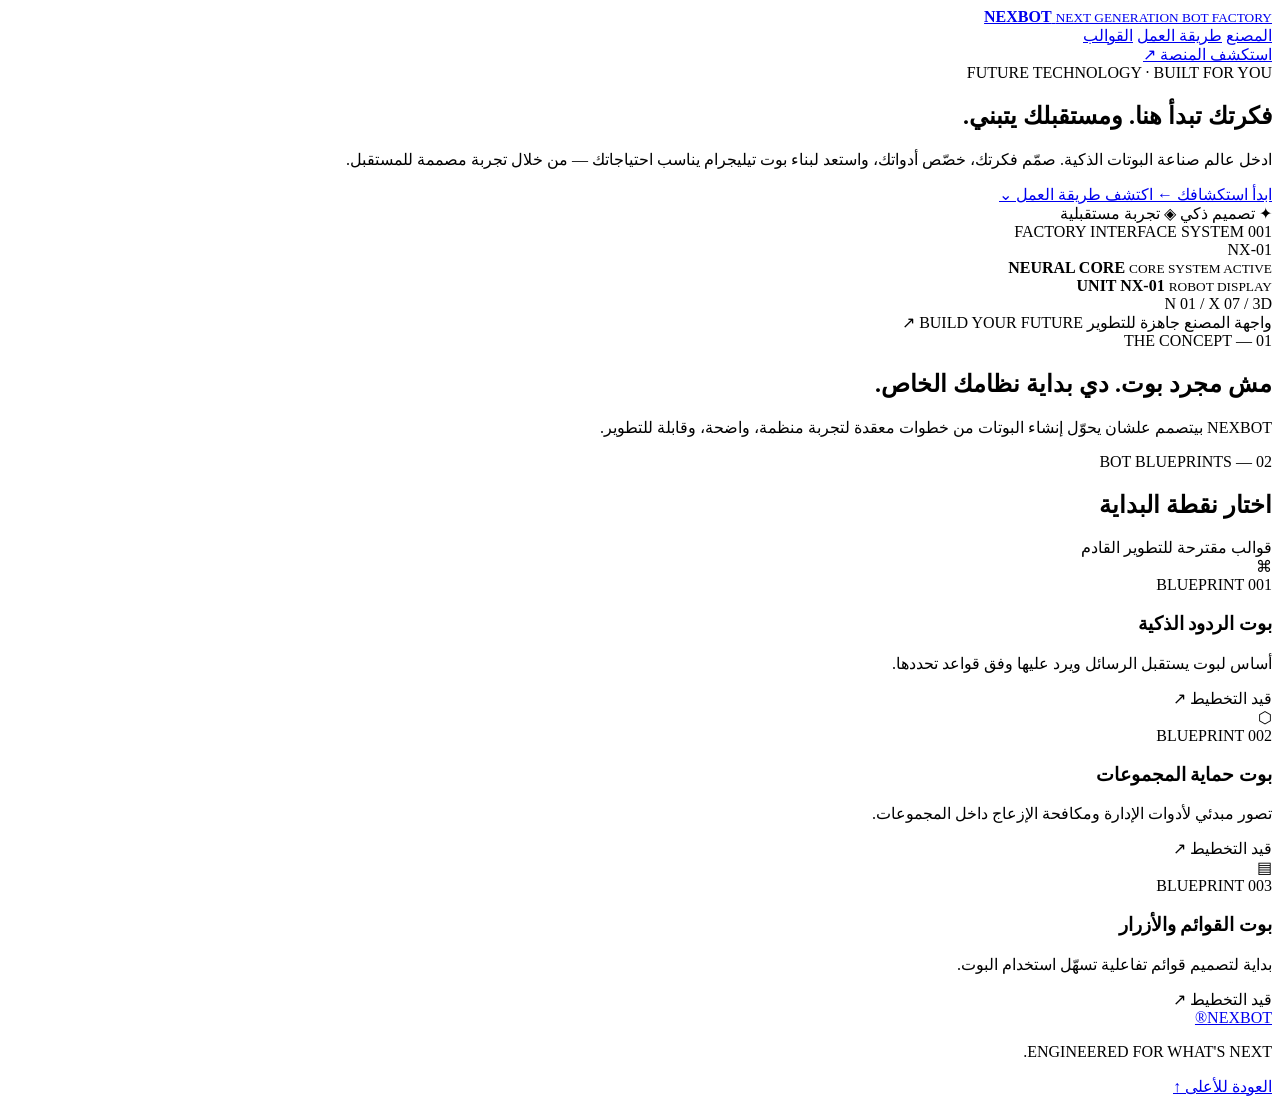
==== index.html @ 5dc6e11c "Add initial HTML structure for NEXBOT platform This HTML file sets up the structure for the NEXBOT p" ====
<!DOCTYPE html>
<html lang="ar" dir="rtl">
<head>
  <meta charset="UTF-8">
  <meta name="viewport" content="width=device-width, initial-scale=1.0">
  <meta name="theme-color" content="#070b12">
  <meta name="description" content="NEXBOT — منصة مستقبلية لتصميم وبناء وإدارة بوتات تيليجرام بسهولة واحترافية.">
  <title>NEXBOT | NEXT GENERATION BOT FACTORY</title>
</head>
<body>
  <div class="page-shell">
    <header class="topbar">
      <a class="brand" href="#home" aria-label="NEXBOT الصفحة الرئيسية">
        <span class="brand-mark" aria-hidden="true">
          <span class="brand-core"></span>
        </span>
        <span class="brand-copy">
          <strong>NEXBOT</strong>
          <small>NEXT GENERATION BOT FACTORY</small>
        </span>
      </a>

      <nav class="navigation" aria-label="القائمة الرئيسية">
        <a href="#factory">المصنع</a>
        <a href="#how-it-works">طريقة العمل</a>
        <a href="#templates">القوالب</a>
      </nav>

      <a class="header-action" href="#factory">
        <span class="status-dot"></span>
        استكشف المنصة
        <span aria-hidden="true">↗</span>
      </a>
    </header>

    <main id="home">
      <section class="hero" id="factory">
        <div class="hero-copy">
          <div class="eyebrow">
            <span class="eyebrow-line"></span>
            FUTURE TECHNOLOGY · BUILT FOR YOU
          </div>

          <h1>
            فكرتك تبدأ هنا.
            <span class="gradient-text">ومستقبلك يتبني.</span>
          </h1>

          <p class="hero-description">
            ادخل عالم صناعة البوتات الذكية.
            صمّم فكرتك، خصّص أدواتك، واستعد لبناء بوت تيليجرام
            يناسب احتياجاتك — من خلال تجربة مصممة للمستقبل.
          </p>

          <div class="hero-actions">
            <a class="primary-button" href="#templates">
              <span>ابدأ استكشافك</span>
              <span aria-hidden="true">←</span>
            </a>
            <a class="secondary-button" href="#how-it-works">
              اكتشف طريقة العمل
              <span aria-hidden="true">⌄</span>
            </a>
          </div>

          <div class="hero-proof">
            <span class="proof-icon" aria-hidden="true">✦</span>
            <span>تصميم ذكي</span>
            <span class="proof-divider"></span>
            <span class="proof-icon" aria-hidden="true">◈</span>
            <span>تجربة مستقبلية</span>
          </div>
        </div>

        <div class="robot-panel" aria-label="منطقة عرض الروبوت ثلاثي الأبعاد">
          <div class="panel-topline">
            <span class="live-indicator">
              <span></span>
              FACTORY INTERFACE
            </span>
            <span class="panel-index">SYSTEM 001</span>
          </div>

          <div class="robot-stage">
            <div class="stage-grid"></div>
            <div class="stage-orbit orbit-one"></div>
            <div class="stage-orbit orbit-two"></div>
            <div class="stage-ring"></div>

            <div class="robot-placeholder" aria-hidden="true">
              <div class="robot-antenna"></div>
              <div class="robot-head">
                <div class="robot-ear ear-left"></div>
                <div class="robot-ear ear-right"></div>
                <div class="robot-visor">
                  <span class="robot-eye"></span>
                  <span class="robot-eye"></span>
                </div>
                <div class="robot-mouth"></div>
              </div>

              <div class="robot-neck"></div>
              <div class="robot-shoulder shoulder-left"></div>
              <div class="robot-shoulder shoulder-right"></div>

              <div class="robot-arm arm-left">
                <span class="arm-joint"></span>
                <span class="robot-hand"></span>
              </div>
              <div class="robot-arm arm-right">
                <span class="arm-joint"></span>
                <span class="robot-hand"></span>
              </div>

              <div class="robot-torso">
                <div class="chest-outline"></div>
                <div class="chest-core">
                  <span></span>
                </div>
                <div class="chest-label">NX-01</div>
                <div class="chest-light"></div>
              </div>

              <div class="robot-hip"></div>
              <div class="robot-leg leg-left">
                <span class="leg-joint"></span>
                <span class="robot-foot"></span>
              </div>
              <div class="robot-leg leg-right">
                <span class="leg-joint"></span>
                <span class="robot-foot"></span>
              </div>
            </div>

            <div class="tech-label label-left">
              <span class="tech-line"></span>
              <span>
                <strong>NEURAL CORE</strong>
                <small>CORE SYSTEM ACTIVE</small>
              </span>
            </div>

            <div class="tech-label label-right">
              <span>
                <strong>UNIT NX-01</strong>
                <small>ROBOT DISPLAY</small>
              </span>
              <span class="tech-line"></span>
            </div>

            <div class="stage-coordinates">N 01 / X 07 / 3D</div>
          </div>

          <div class="panel-footer">
            <span><span class="footer-dot"></span> واجهة المصنع جاهزة للتطوير</span>
            <span>BUILD YOUR FUTURE <span aria-hidden="true">↗</span></span>
          </div>
        </div>
      </section>

      <section class="intro-strip" id="how-it-works">
        <div class="strip-heading">
          <span class="section-kicker">01 — THE CONCEPT</span>
          <h2>مش مجرد بوت. <span>دي بداية نظامك الخاص.</span></h2>
        </div>
        <p>
          NEXBOT بيتصمم علشان يحوّل إنشاء البوتات من خطوات معقدة
          لتجربة منظمة، واضحة، وقابلة للتطوير.
        </p>
      </section>

      <section class="templates-section" id="templates">
        <div class="section-heading">
          <div>
            <span class="section-kicker">02 — BOT BLUEPRINTS</span>
            <h2>اختار نقطة البداية</h2>
          </div>
          <span class="section-note">قوالب مقترحة للتطوير القادم</span>
        </div>

        <div class="template-grid">
          <article class="template-card">
            <div class="template-icon icon-cyan" aria-hidden="true">⌘</div>
            <span class="template-number">BLUEPRINT 001</span>
            <h3>بوت الردود الذكية</h3>
            <p>أساس لبوت يستقبل الرسائل ويرد عليها وفق قواعد تحددها.</p>
            <span class="template-status">قيد التخطيط <span>↗</span></span>
          </article>

          <article class="template-card">
            <div class="template-icon icon-purple" aria-hidden="true">⬡</div>
            <span class="template-number">BLUEPRINT 002</span>
            <h3>بوت حماية المجموعات</h3>
            <p>تصور مبدئي لأدوات الإدارة ومكافحة الإزعاج داخل المجموعات.</p>
            <span class="template-status">قيد التخطيط <span>↗</span></span>
          </article>

          <article class="template-card">
            <div class="template-icon icon-silver" aria-hidden="true">▤</div>
            <span class="template-number">BLUEPRINT 003</span>
            <h3>بوت القوائم والأزرار</h3>
            <p>بداية لتصميم قوائم تفاعلية تسهّل استخدام البوت.</p>
            <span class="template-status">قيد التخطيط <span>↗</span></span>
          </article>
        </div>
      </section>

      <footer class="site-footer">
        <a class="footer-brand" href="#home">NEXBOT<span>®</span></a>
        <p>ENGINEERED FOR WHAT'S NEXT.</p>
        <a href="#home">العودة للأعلى ↑</a>
      </footer>
    </main>
  </div>
</body>
</html>
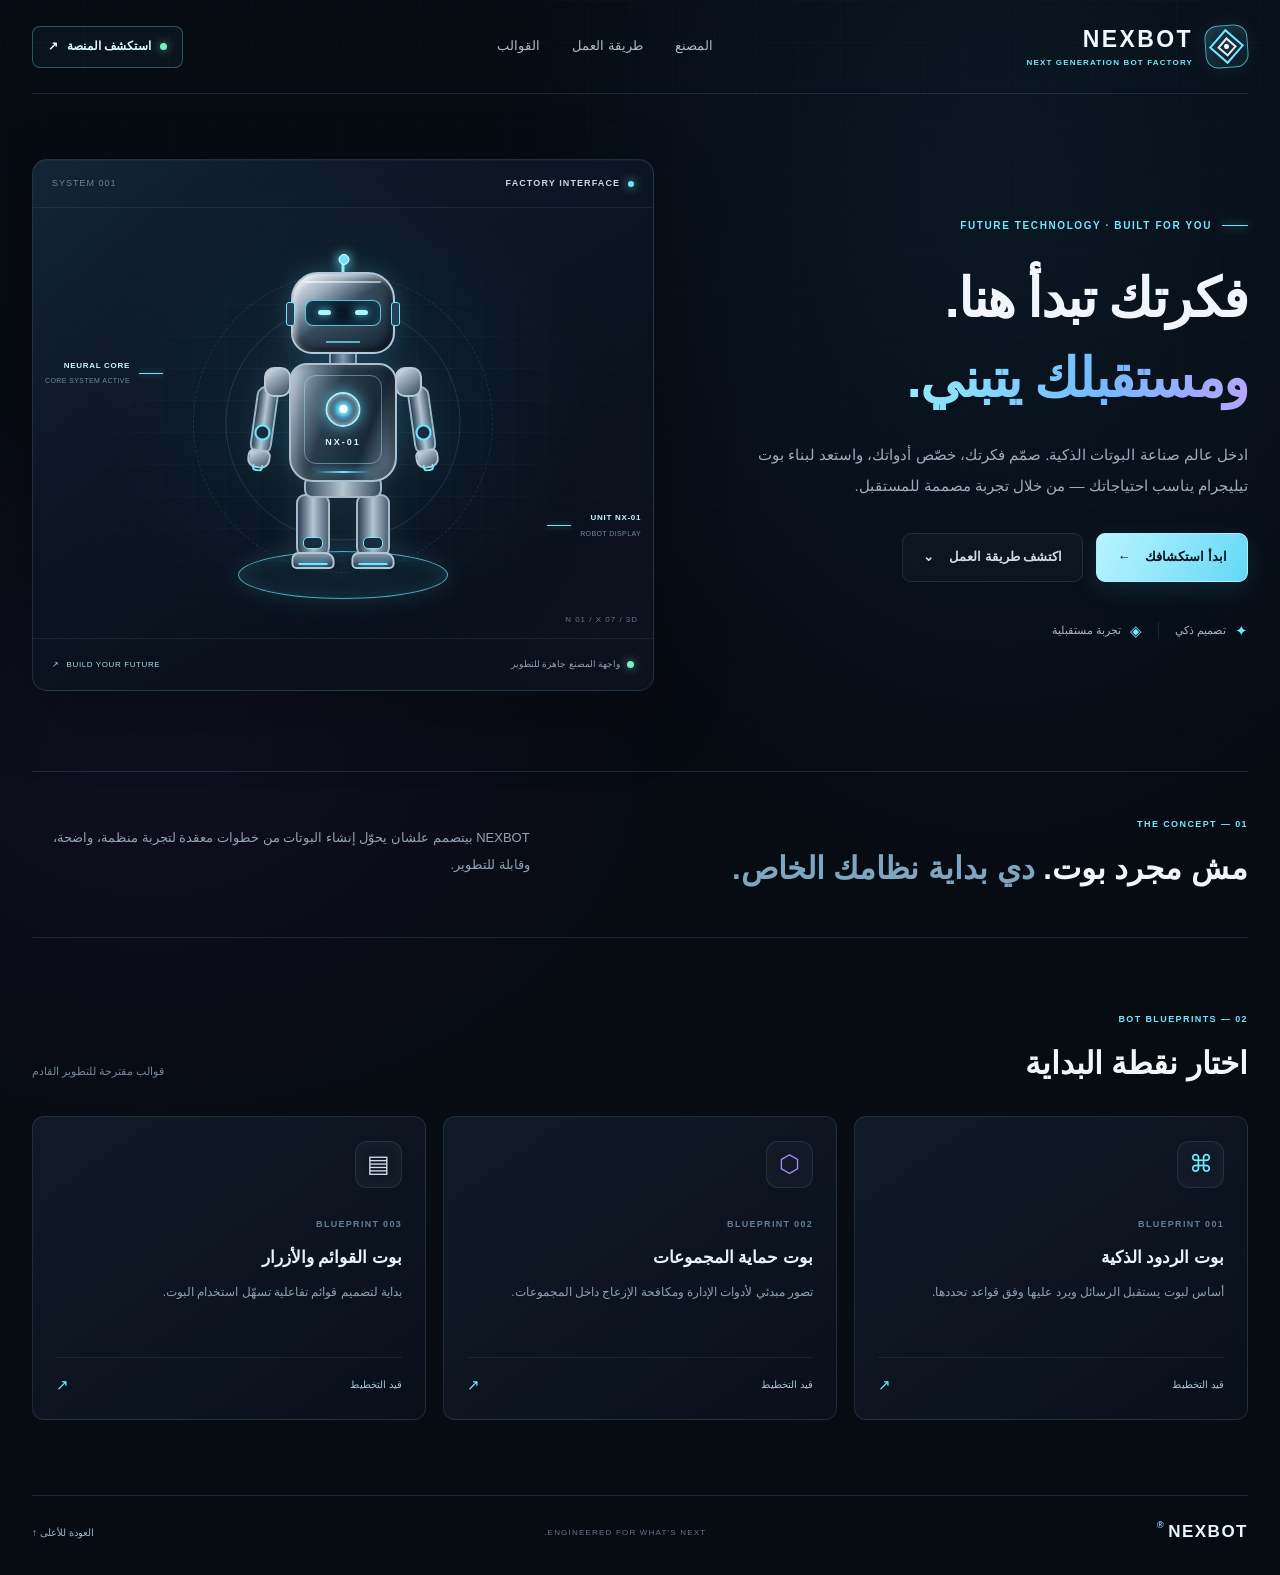
==== commit e6f04cd7: "Fix indentation for title tag in index.html" ====
--- a/index.html
+++ b/index.html
@@ -6,7 +6,8 @@
   <meta name="viewport" content="width=device-width, initial-scale=1.0">
   <meta name="theme-color" content="#070b12">
   <meta name="description" content="NEXBOT — منصة مستقبلية لتصميم وبناء وإدارة بوتات تيليجرام بسهولة واحترافية.">
-  <title>NEXBOT | NEXT GENERATION BOT FACTORY</title>
+    <title>NEXBOT | NEXT GENERATION BOT FACTORY</title>
+  <link rel="stylesheet" href="css/style.css">
 </head>
 <body>
   <div class="page-shell">
--- a/css/style.css
+++ b/css/style.css
@@ -0,0 +1,1653 @@
+
+/* =========================================
+   NEXBOT — NEXT GENERATION BOT FACTORY
+   Main stylesheet | Version 1.0
+   ========================================= */
+
+:root {
+  color-scheme: dark;
+  --bg: #070b12;
+  --bg-soft: #0b111b;
+  --panel: rgba(15, 24, 37, 0.78);
+  --panel-solid: #101a27;
+  --cyan: #70e6ff;
+  --cyan-bright: #b4f5ff;
+  --blue: #4da9ff;
+  --purple: #a78bfa;
+  --silver: #e5edf5;
+  --muted: #8c9bad;
+  --border: rgba(151, 197, 222, 0.14);
+  --glow: rgba(67, 205, 255, 0.18);
+  --font: Tahoma, Arial, sans-serif;
+  --content-width: 1240px;
+}
+
+* {
+  box-sizing: border-box;
+}
+
+html {
+  scroll-behavior: smooth;
+  scroll-padding-top: 100px;
+}
+
+body {
+  margin: 0;
+  min-width: 320px;
+  min-height: 100vh;
+  overflow-x: hidden;
+  background:
+    radial-gradient(
+      ellipse at 78% 12%,
+      rgba(24, 82, 119, 0.17),
+      transparent 36%
+    ),
+    radial-gradient(
+      ellipse at 12% 48%,
+      rgba(74, 57, 133, 0.10),
+      transparent 32%
+    ),
+    var(--bg);
+  color: var(--silver);
+  font-family: var(--font);
+  line-height: 1.7;
+  -webkit-font-smoothing: antialiased;
+}
+
+body::before {
+  position: fixed;
+  inset: 0;
+  z-index: -1;
+  pointer-events: none;
+  content: "";
+  background-image:
+    linear-gradient(
+      rgba(122, 188, 220, 0.025) 1px,
+      transparent 1px
+    ),
+    linear-gradient(
+      90deg,
+      rgba(122, 188, 220, 0.025) 1px,
+      transparent 1px
+    );
+  background-size: 42px 42px;
+  mask-image: linear-gradient(
+    to bottom,
+    black,
+    transparent 90%
+  );
+}
+
+a {
+  color: inherit;
+  text-decoration: none;
+}
+
+button,
+a {
+  -webkit-tap-highlight-color: transparent;
+}
+
+a:focus-visible {
+  outline: 2px solid var(--cyan);
+  outline-offset: 5px;
+}
+
+::selection {
+  color: #061018;
+  background: var(--cyan);
+}
+
+.page-shell {
+  width: min(var(--content-width), calc(100% - 64px));
+  margin-inline: auto;
+}
+
+/* HEADER */
+
+.topbar {
+  position: relative;
+  z-index: 5;
+  display: flex;
+  align-items: center;
+  justify-content: space-between;
+  gap: 24px;
+  min-height: 94px;
+  border-bottom: 1px solid var(--border);
+}
+
+.brand {
+  display: inline-flex;
+  align-items: center;
+  gap: 12px;
+  flex-shrink: 0;
+}
+
+.brand-mark {
+  position: relative;
+  display: grid;
+  width: 43px;
+  height: 43px;
+  place-items: center;
+  overflow: hidden;
+  border: 1px solid rgba(112, 230, 255, 0.65);
+  border-radius: 13px;
+  background: linear-gradient(
+    145deg,
+    rgba(112, 230, 255, 0.17),
+    rgba(50, 98, 145, 0.04)
+  );
+  box-shadow:
+    inset 0 0 16px rgba(112, 230, 255, 0.08),
+    0 0 22px rgba(112, 230, 255, 0.08);
+  transform: rotate(-4deg);
+}
+
+.brand-mark::before,
+.brand-mark::after {
+  position: absolute;
+  content: "";
+  width: 21px;
+  height: 21px;
+  border: 2px solid var(--cyan);
+  transform: rotate(45deg);
+}
+
+.brand-mark::after {
+  width: 10px;
+  height: 10px;
+  border-color: var(--silver);
+}
+
+.brand-core {
+  position: absolute;
+  z-index: 1;
+  width: 5px;
+  height: 5px;
+  border-radius: 50%;
+  background: white;
+  box-shadow: 0 0 12px var(--cyan);
+}
+
+.brand-copy {
+  display: flex;
+  flex-direction: column;
+  gap: 0;
+  line-height: 1.35;
+}
+
+.brand-copy strong {
+  color: #f1f7ff;
+  font-family: Arial, sans-serif;
+  font-size: 23px;
+  font-weight: 900;
+  letter-spacing: 2.4px;
+}
+
+.brand-copy small {
+  margin-top: 3px;
+  color: var(--cyan);
+  font-family: Arial, sans-serif;
+  font-size: 8px;
+  font-weight: 700;
+  letter-spacing: 1.15px;
+  white-space: nowrap;
+}
+
+.navigation {
+  display: flex;
+  align-items: center;
+  justify-content: center;
+  gap: 32px;
+}
+
+.navigation a {
+  position: relative;
+  padding-block: 10px;
+  color: #aebccc;
+  font-size: 13px;
+  transition: color 0.25s ease;
+}
+
+.navigation a::after {
+  position: absolute;
+  right: 0;
+  bottom: 2px;
+  left: 0;
+  height: 1px;
+  content: "";
+  background: var(--cyan);
+  transform: scaleX(0);
+  transform-origin: right;
+  transition: transform 0.25s ease;
+}
+
+.navigation a:hover {
+  color: var(--cyan-bright);
+}
+
+.navigation a:hover::after {
+  transform: scaleX(1);
+}
+
+.header-action {
+  display: inline-flex;
+  align-items: center;
+  justify-content: center;
+  gap: 9px;
+  min-height: 42px;
+  padding: 0 15px;
+  border: 1px solid rgba(112, 230, 255, 0.3);
+  border-radius: 8px;
+  background: rgba(112, 230, 255, 0.045);
+  color: #dffaff;
+  font-size: 12px;
+  font-weight: 700;
+  white-space: nowrap;
+  transition:
+    background 0.25s ease,
+    border-color 0.25s ease,
+    box-shadow 0.25s ease;
+}
+
+.header-action:hover {
+  border-color: var(--cyan);
+  background: rgba(112, 230, 255, 0.1);
+  box-shadow: 0 0 24px var(--glow);
+}
+
+.status-dot,
+.footer-dot {
+  width: 7px;
+  height: 7px;
+  flex-shrink: 0;
+  border-radius: 50%;
+  background: #75f2c4;
+  box-shadow: 0 0 10px rgba(117, 242, 196, 0.7);
+}
+
+/* HERO */
+
+.hero {
+  display: grid;
+  grid-template-columns: 0.92fr 1.08fr;
+  align-items: center;
+  gap: clamp(30px, 5vw, 76px);
+  padding-block: 65px 80px;
+}
+
+.hero-copy {
+  position: relative;
+  z-index: 2;
+}
+
+.eyebrow,
+.section-kicker {
+  display: inline-flex;
+  align-items: center;
+  gap: 10px;
+  color: var(--cyan);
+  font-family: Arial, var(--font);
+  font-size: 10px;
+  font-weight: 700;
+  letter-spacing: 1.6px;
+}
+
+.eyebrow-line {
+  display: inline-block;
+  width: 26px;
+  height: 1px;
+  background: var(--cyan);
+  box-shadow: 0 0 10px var(--cyan);
+}
+
+.hero h1 {
+  margin: 25px 0 20px;
+  color: #f2f6fc;
+  font-size: clamp(36px, 4.2vw, 58px);
+  font-weight: 900;
+  line-height: 1.48;
+  letter-spacing: -1.5px;
+}
+
+.gradient-text {
+  display: block;
+  color: var(--cyan);
+  background: linear-gradient(
+    100deg,
+    #f2fbff 0%,
+    #91eaff 37%,
+    #73b9ff 72%,
+    #b6a4ff 100%
+  );
+  background-clip: text;
+  -webkit-background-clip: text;
+  -webkit-text-fill-color: transparent;
+}
+
+.hero-description {
+  max-width: 490px;
+  margin: 0;
+  color: #9eacbd;
+  font-size: 15px;
+  line-height: 2.1;
+}
+
+.hero-actions {
+  display: flex;
+  align-items: center;
+  flex-wrap: wrap;
+  gap: 13px;
+  margin-top: 31px;
+}
+
+.primary-button,
+.secondary-button {
+  display: inline-flex;
+  align-items: center;
+  justify-content: center;
+  gap: 15px;
+  min-height: 49px;
+  padding: 0 20px;
+  border-radius: 9px;
+  font-size: 13px;
+  font-weight: 700;
+  transition:
+    transform 0.25s ease,
+    box-shadow 0.25s ease,
+    background 0.25s ease;
+}
+
+.primary-button {
+  border: 1px solid #a6f0ff;
+  background: linear-gradient(115deg, #b9f4ff, #65d8f5);
+  color: #07131e;
+  box-shadow: 0 7px 26px rgba(78, 204, 255, 0.13);
+}
+
+.primary-button:hover {
+  transform: translateY(-2px);
+  box-shadow: 0 10px 32px rgba(78, 204, 255, 0.27);
+}
+
+.secondary-button {
+  border: 1px solid var(--border);
+  background: rgba(255, 255, 255, 0.025);
+  color: #d0dbe7;
+}
+
+.secondary-button:hover {
+  background: rgba(112, 230, 255, 0.07);
+  transform: translateY(-2px);
+}
+
+.hero-proof {
+  display: flex;
+  align-items: center;
+  flex-wrap: wrap;
+  gap: 9px;
+  margin-top: 36px;
+  color: #aab7c7;
+  font-size: 11px;
+}
+
+.proof-icon {
+  color: var(--cyan);
+  font-size: 15px;
+}
+
+.proof-divider {
+  width: 1px;
+  height: 17px;
+  margin-inline: 7px;
+  background: var(--border);
+}
+
+/* ROBOT SHOWCASE */
+
+.robot-panel {
+  position: relative;
+  min-width: 0;
+  overflow: hidden;
+  border: 1px solid rgba(125, 191, 222, 0.18);
+  border-radius: 15px;
+  background:
+    radial-gradient(
+      ellipse at 50% 45%,
+      rgba(33, 112, 157, 0.16),
+      transparent 55%
+    ),
+    linear-gradient(
+      150deg,
+      rgba(16, 30, 46, 0.95),
+      rgba(7, 12, 20, 0.96)
+    );
+  box-shadow:
+    inset 0 1px 0 rgba(255, 255, 255, 0.035),
+    0 24px 75px rgba(0, 0, 0, 0.23);
+}
+
+.robot-panel::before {
+  position: absolute;
+  inset: 0;
+  z-index: 0;
+  pointer-events: none;
+  content: "";
+  background: linear-gradient(
+    135deg,
+    rgba(112, 230, 255, 0.045),
+    transparent 35%,
+    transparent 70%,
+    rgba(167, 139, 250, 0.045)
+  );
+}
+
+.panel-topline,
+.panel-footer {
+  position: relative;
+  z-index: 2;
+  display: flex;
+  align-items: center;
+  justify-content: space-between;
+  gap: 12px;
+  padding: 16px 19px;
+}
+
+.panel-topline {
+  border-bottom: 1px solid rgba(151, 197, 222, 0.09);
+}
+
+.live-indicator {
+  display: inline-flex;
+  align-items: center;
+  gap: 8px;
+  color: #c4d7e7;
+  font-family: Arial, var(--font);
+  font-size: 9px;
+  font-weight: 700;
+  letter-spacing: 1.1px;
+}
+
+.live-indicator > span {
+  width: 6px;
+  height: 6px;
+  border-radius: 50%;
+  background: var(--cyan);
+  box-shadow: 0 0 10px var(--cyan);
+}
+
+.panel-index {
+  color: #6f8298;
+  font-family: Arial, sans-serif;
+  font-size: 9px;
+  letter-spacing: 1px;
+}
+
+.robot-stage {
+  position: relative;
+  display: grid;
+  min-height: 430px;
+  place-items: center;
+  isolation: isolate;
+  overflow: hidden;
+}
+
+.stage-grid {
+  position: absolute;
+  inset: 0;
+  z-index: -2;
+  background-image:
+    linear-gradient(
+      rgba(112, 230, 255, 0.055) 1px,
+      transparent 1px
+    ),
+    linear-gradient(
+      90deg,
+      rgba(112, 230, 255, 0.055) 1px,
+      transparent 1px
+    );
+  background-size: 32px 32px;
+  mask-image: radial-gradient(
+    ellipse at center,
+    black 0%,
+    transparent 78%
+  );
+}
+
+.stage-ring {
+  position: absolute;
+  z-index: -1;
+  bottom: 39px;
+  left: 50%;
+  width: 210px;
+  height: 48px;
+  border: 1px solid rgba(112, 230, 255, 0.7);
+  border-radius: 50%;
+  background: rgba(55, 178, 220, 0.07);
+  box-shadow:
+    0 0 24px rgba(112, 230, 255, 0.15),
+    inset 0 0 16px rgba(112, 230, 255, 0.12);
+  transform: translateX(-50%);
+}
+
+.stage-orbit {
+  position: absolute;
+  z-index: -1;
+  top: 50%;
+  left: 50%;
+  width: 260px;
+  height: 260px;
+  border: 1px solid rgba(112, 230, 255, 0.13);
+  border-radius: 50%;
+  transform: translate(-50%, -50%);
+}
+
+.orbit-one {
+  width: 300px;
+  height: 300px;
+  border-style: dashed;
+  animation: orbit-spin 35s linear infinite;
+}
+
+.orbit-two {
+  width: 235px;
+  height: 235px;
+  border-color: rgba(167, 139, 250, 0.19);
+  animation: orbit-spin 28s linear infinite reverse;
+}
+
+@keyframes orbit-spin {
+  to {
+    transform: translate(-50%, -50%) rotate(360deg);
+  }
+}
+
+/* CSS ROBOT PLACEHOLDER */
+
+.robot-placeholder {
+  position: relative;
+  width: 210px;
+  height: 335px;
+  margin-top: -2px;
+  filter: drop-shadow(0 0 18px rgba(112, 230, 255, 0.09));
+  animation: robot-float 4s ease-in-out infinite;
+}
+
+@keyframes robot-float {
+  0%,
+  100% {
+    transform: translateY(0);
+  }
+
+  50% {
+    transform: translateY(-8px);
+  }
+}
+
+.robot-head {
+  position: absolute;
+  top: 17px;
+  left: 50%;
+  z-index: 4;
+  width: 104px;
+  height: 82px;
+  border: 2px solid #b3c9d9;
+  border-radius: 27px 27px 21px 21px;
+  background: linear-gradient(
+    145deg,
+    #f2f7fa 0%,
+    #9daebe 25%,
+    #34485a 48%,
+    #172838 100%
+  );
+  box-shadow:
+    inset 3px 3px 5px rgba(255, 255, 255, 0.48),
+    inset -4px -5px 8px rgba(0, 0, 0, 0.48),
+    0 0 22px rgba(112, 230, 255, 0.13);
+  transform: translateX(-50%);
+}
+
+.robot-head::before {
+  position: absolute;
+  top: 7px;
+  right: 12px;
+  left: 12px;
+  height: 2px;
+  border-radius: 2px;
+  content: "";
+  background: rgba(255, 255, 255, 0.55);
+}
+
+.robot-antenna {
+  position: absolute;
+  top: 4px;
+  left: 50%;
+  width: 3px;
+  height: 17px;
+  border-radius: 3px;
+  background: #9befff;
+  box-shadow: 0 0 12px var(--cyan);
+  transform: translateX(-50%);
+}
+
+.robot-antenna::before {
+  position: absolute;
+  top: -5px;
+  left: -3px;
+  width: 9px;
+  height: 9px;
+  border: 1px solid white;
+  border-radius: 50%;
+  content: "";
+  background: var(--cyan);
+  box-shadow: 0 0 12px var(--cyan);
+}
+
+.robot-ear {
+  position: absolute;
+  top: 28px;
+  width: 9px;
+  height: 24px;
+  border: 1px solid var(--cyan);
+  border-radius: 3px;
+  background: #263e51;
+}
+
+.ear-left {
+  right: -7px;
+}
+
+.ear-right {
+  left: -7px;
+}
+
+.robot-visor {
+  position: absolute;
+  top: 26px;
+  right: 12px;
+  left: 12px;
+  display: flex;
+  align-items: center;
+  justify-content: space-around;
+  height: 26px;
+  border: 1px solid rgba(112, 230, 255, 0.8);
+  border-radius: 8px;
+  background: linear-gradient(
+    90deg,
+    #102d43,
+    #0a1727,
+    #102d43
+  );
+  box-shadow:
+    inset 0 0 12px rgba(112, 230, 255, 0.13),
+    0 0 12px rgba(112, 230, 255, 0.1);
+}
+
+.robot-eye {
+  width: 13px;
+  height: 5px;
+  border-radius: 3px;
+  background: #a8f4ff;
+  box-shadow: 0 0 9px #70e6ff;
+}
+
+.robot-mouth {
+  position: absolute;
+  right: 33px;
+  bottom: 9px;
+  left: 33px;
+  height: 2px;
+  background: rgba(112, 230, 255, 0.7);
+}
+
+.robot-neck {
+  position: absolute;
+  top: 94px;
+  left: 50%;
+  width: 28px;
+  height: 19px;
+  border-right: 2px solid #91a7b8;
+  border-bottom: 2px solid var(--cyan);
+  border-left: 2px solid #91a7b8;
+  background: linear-gradient(90deg, #27394b, #8296a8, #27394b);
+  transform: translateX(-50%);
+}
+
+.robot-torso {
+  position: absolute;
+  top: 108px;
+  left: 50%;
+  z-index: 3;
+  width: 108px;
+  height: 119px;
+  overflow: hidden;
+  border: 2px solid #a8c1d2;
+  border-radius: 18px 18px 24px 24px;
+  background: linear-gradient(
+    110deg,
+    #c5d3dd 0%,
+    #6e8497 18%,
+    #293c4d 38%,
+    #182939 70%,
+    #7c93a6 100%
+  );
+  box-shadow:
+    inset 4px 0 8px rgba(255, 255, 255, 0.22),
+    inset -5px 0 10px rgba(0, 0, 0, 0.45),
+    0 0 20px rgba(112, 230, 255, 0.09);
+  transform: translateX(-50%);
+}
+
+.chest-outline {
+  position: absolute;
+  top: 10px;
+  right: 13px;
+  left: 13px;
+  height: 89px;
+  border: 1px solid rgba(173, 235, 255, 0.42);
+  border-radius: 12px;
+}
+
+.chest-core {
+  position: absolute;
+  top: 27px;
+  left: 50%;
+  display: grid;
+  width: 35px;
+  height: 35px;
+  place-items: center;
+  border: 2px solid #a3f2ff;
+  border-radius: 50%;
+  background: radial-gradient(
+    circle,
+    #baf7ff 0%,
+    #42c8ef 22%,
+    #123d5c 55%,
+    #0a1726 75%
+  );
+  box-shadow:
+    0 0 15px rgba(112, 230, 255, 0.7),
+    inset 0 0 8px white;
+  transform: translateX(-50%);
+}
+
+.chest-core span {
+  width: 8px;
+  height: 8px;
+  border-radius: 50%;
+  background: white;
+  box-shadow: 0 0 10px white;
+}
+
+.chest-label {
+  position: absolute;
+  top: 70px;
+  right: 0;
+  left: 0;
+  color: #c9f6ff;
+  font-family: Arial, sans-serif;
+  font-size: 9px;
+  font-weight: 900;
+  letter-spacing: 2px;
+  text-align: center;
+}
+
+.chest-light {
+  position: absolute;
+  right: 20px;
+  bottom: 7px;
+  left: 20px;
+  height: 2px;
+  background: linear-gradient(
+    90deg,
+    transparent,
+    var(--cyan),
+    transparent
+  );
+  box-shadow: 0 0 8px var(--cyan);
+}
+
+.robot-shoulder {
+  position: absolute;
+  top: 112px;
+  z-index: 4;
+  width: 27px;
+  height: 30px;
+  border: 2px solid #b7c9d7;
+  border-radius: 10px;
+  background: linear-gradient(145deg, #d8e2ea, #344b60);
+}
+
+.shoulder-left {
+  right: 26px;
+}
+
+.shoulder-right {
+  left: 26px;
+}
+
+.robot-arm {
+  position: absolute;
+  top: 131px;
+  z-index: 2;
+  width: 22px;
+  height: 69px;
+  border: 2px solid #9cb6c8;
+  border-radius: 10px;
+  background: linear-gradient(
+    90deg,
+    #293d50,
+    #b5c7d5,
+    #435a6d
+  );
+}
+
+.arm-left {
+  right: 20px;
+  transform: rotate(-8deg);
+  transform-origin: top center;
+}
+
+.arm-right {
+  left: 20px;
+  transform: rotate(8deg);
+  transform-origin: top center;
+}
+
+.arm-joint {
+  position: absolute;
+  bottom: 12px;
+  left: 50%;
+  width: 16px;
+  height: 16px;
+  border: 2px solid var(--cyan);
+  border-radius: 50%;
+  background: #172b3c;
+  box-shadow: 0 0 8px rgba(112, 230, 255, 0.35);
+  transform: translateX(-50%);
+}
+
+.robot-hand {
+  position: absolute;
+  bottom: -16px;
+  left: 50%;
+  width: 23px;
+  height: 19px;
+  border: 2px solid #b4c6d3;
+  border-radius: 6px 6px 9px 9px;
+  background: linear-gradient(145deg, #d4e0e8, #42576a);
+  transform: translateX(-50%);
+}
+
+.robot-hand::after {
+  position: absolute;
+  right: 4px;
+  bottom: -5px;
+  left: 4px;
+  height: 5px;
+  border-right: 2px solid var(--cyan);
+  border-bottom: 2px solid var(--cyan);
+  border-left: 2px solid var(--cyan);
+  border-radius: 0 0 4px 4px;
+  content: "";
+}
+
+.robot-hip {
+  position: absolute;
+  top: 221px;
+  left: 50%;
+  z-index: 2;
+  width: 78px;
+  height: 22px;
+  border: 2px solid #a4b9c9;
+  border-radius: 8px;
+  background: linear-gradient(90deg, #35495c, #b7c7d2, #35495c);
+  transform: translateX(-50%);
+}
+
+.robot-leg {
+  position: absolute;
+  top: 239px;
+  z-index: 1;
+  width: 34px;
+  height: 65px;
+  border: 2px solid #a5bacb;
+  border-radius: 9px 9px 12px 12px;
+  background: linear-gradient(
+    90deg,
+    #2c4052,
+    #b5c6d4,
+    #4b6174
+  );
+}
+
+.leg-left {
+  right: 58px;
+}
+
+.leg-right {
+  left: 58px;
+}
+
+.leg-joint {
+  position: absolute;
+  right: 5px;
+  bottom: 8px;
+  left: 5px;
+  height: 12px;
+  border: 1px solid var(--cyan);
+  border-radius: 5px;
+  background: #172c3e;
+}
+
+.robot-foot {
+  position: absolute;
+  bottom: -12px;
+  left: 50%;
+  width: 43px;
+  height: 17px;
+  border: 2px solid #b4c6d5;
+  border-radius: 7px 9px 5px 5px;
+  background: linear-gradient(180deg, #8197a9, #24384b);
+  box-shadow: 0 3px 8px rgba(0, 0, 0, 0.35);
+  transform: translateX(-50%);
+}
+
+.robot-foot::after {
+  position: absolute;
+  right: 5px;
+  bottom: 2px;
+  left: 5px;
+  height: 2px;
+  content: "";
+  background: var(--cyan);
+  box-shadow: 0 0 6px var(--cyan);
+}
+
+.tech-label {
+  position: absolute;
+  z-index: 2;
+  display: flex;
+  align-items: center;
+  gap: 9px;
+}
+
+.tech-label strong,
+.tech-label small {
+  display: block;
+  font-family: Arial, var(--font);
+}
+
+.tech-label strong {
+  color: #c9f6ff;
+  font-size: 8px;
+  letter-spacing: 0.7px;
+}
+
+.tech-label small {
+  margin-top: 3px;
+  color: #71879b;
+  font-size: 7px;
+  letter-spacing: 0.4px;
+}
+
+.label-left {
+  top: 35%;
+  left: 12px;
+}
+
+.label-right {
+  right: 12px;
+  bottom: 23%;
+}
+
+.tech-line {
+  width: 24px;
+  height: 1px;
+  background: var(--cyan);
+  box-shadow: 0 0 6px rgba(112, 230, 255, 0.6);
+}
+
+.stage-coordinates {
+  position: absolute;
+  right: 15px;
+  bottom: 12px;
+  color: #60768b;
+  font-family: Arial, sans-serif;
+  font-size: 8px;
+  letter-spacing: 1px;
+}
+
+.panel-footer {
+  min-height: 52px;
+  border-top: 1px solid rgba(151, 197, 222, 0.1);
+  color: #8ea2b6;
+  font-size: 9px;
+}
+
+.panel-footer > span {
+  display: inline-flex;
+  align-items: center;
+  gap: 7px;
+}
+
+.panel-footer > span:last-child {
+  color: #a8ddeb;
+  font-family: Arial, var(--font);
+  font-size: 8px;
+  letter-spacing: 0.6px;
+}
+
+/* INTRO STRIP */
+
+.intro-strip {
+  display: grid;
+  grid-template-columns: 1.15fr 0.85fr;
+  align-items: center;
+  gap: 45px;
+  padding: 36px 0 43px;
+  border-top: 1px solid var(--border);
+  border-bottom: 1px solid var(--border);
+}
+
+.section-kicker {
+  font-size: 9px;
+  letter-spacing: 1.4px;
+}
+
+.strip-heading h2,
+.section-heading h2 {
+  margin: 9px 0 0;
+  color: #eff6fc;
+  font-size: clamp(22px, 2.5vw, 31px);
+  font-weight: 800;
+  line-height: 1.6;
+}
+
+.strip-heading h2 span {
+  color: #7fa6c1;
+}
+
+.intro-strip > p {
+  margin: 0;
+  color: #93a3b5;
+  font-size: 13px;
+  line-height: 2.1;
+}
+
+/* TEMPLATES */
+
+.templates-section {
+  padding-block: 65px 75px;
+}
+
+.section-heading {
+  display: flex;
+  align-items: end;
+  justify-content: space-between;
+  gap: 20px;
+  margin-bottom: 27px;
+}
+
+.section-note {
+  padding-bottom: 8px;
+  color: #74889b;
+  font-size: 11px;
+}
+
+.template-grid {
+  display: grid;
+  grid-template-columns: repeat(3, minmax(0, 1fr));
+  gap: 17px;
+}
+
+.template-card {
+  position: relative;
+  min-width: 0;
+  padding: 24px 23px 22px;
+  overflow: hidden;
+  border: 1px solid var(--border);
+  border-radius: 12px;
+  background: linear-gradient(
+    145deg,
+    rgba(19, 31, 46, 0.8),
+    rgba(10, 16, 26, 0.9)
+  );
+  transition:
+    border-color 0.25s ease,
+    transform 0.25s ease,
+    box-shadow 0.25s ease;
+}
+
+.template-card::before {
+  position: absolute;
+  top: 0;
+  right: 0;
+  left: 0;
+  height: 2px;
+  content: "";
+  background: linear-gradient(
+    90deg,
+    transparent,
+    var(--cyan),
+    transparent
+  );
+  opacity: 0;
+  transition: opacity 0.25s ease;
+}
+
+.template-card:hover {
+  border-color: rgba(112, 230, 255, 0.38);
+  box-shadow: 0 15px 40px rgba(0, 0, 0, 0.18);
+  transform: translateY(-4px);
+}
+
+.template-card:hover::before {
+  opacity: 1;
+}
+
+.template-icon {
+  display: grid;
+  width: 47px;
+  height: 47px;
+  place-items: center;
+  margin-bottom: 20px;
+  border: 1px solid var(--border);
+  border-radius: 12px;
+  background: rgba(255, 255, 255, 0.025);
+  font-size: 24px;
+}
+
+.icon-cyan {
+  color: var(--cyan);
+  box-shadow: inset 0 0 18px rgba(112, 230, 255, 0.04);
+}
+
+.icon-purple {
+  color: var(--purple);
+  box-shadow: inset 0 0 18px rgba(167, 139, 250, 0.04);
+}
+
+.icon-silver {
+  color: #d4e0ec;
+  box-shadow: inset 0 0 18px rgba(212, 224, 236, 0.04);
+}
+
+.template-number {
+  color: #647c91;
+  font-family: Arial, sans-serif;
+  font-size: 9px;
+  font-weight: 700;
+  letter-spacing: 1.3px;
+}
+
+.template-card h3 {
+  margin: 9px 0 8px;
+  color: #e8f3fc;
+  font-size: 17px;
+  font-weight: 800;
+}
+
+.template-card p {
+  min-height: 54px;
+  margin: 0;
+  color: #8fa0b2;
+  font-size: 12px;
+  line-height: 1.9;
+}
+
+.template-status {
+  display: flex;
+  align-items: center;
+  justify-content: space-between;
+  gap: 10px;
+  margin-top: 22px;
+  padding-top: 14px;
+  border-top: 1px solid rgba(151, 197, 222, 0.09);
+  color: #a9c7d8;
+  font-size: 10px;
+}
+
+.template-status span {
+  color: var(--cyan);
+  font-size: 15px;
+}
+
+/* FOOTER */
+
+.site-footer {
+  display: flex;
+  align-items: center;
+  justify-content: space-between;
+  gap: 20px;
+  padding: 22px 0 28px;
+  border-top: 1px solid var(--border);
+}
+
+.footer-brand {
+  color: #e8f6ff;
+  font-family: Arial, sans-serif;
+  font-size: 17px;
+  font-weight: 900;
+  letter-spacing: 1.5px;
+}
+
+.footer-brand span {
+  margin-inline-start: 3px;
+  color: var(--cyan);
+  font-size: 9px;
+  vertical-align: top;
+}
+
+.site-footer p {
+  margin: 0;
+  color: #617589;
+  font-family: Arial, sans-serif;
+  font-size: 8px;
+  letter-spacing: 1.2px;
+}
+
+.site-footer > a:last-child {
+  color: #9eb2c5;
+  font-size: 10px;
+  transition: color 0.2s ease;
+}
+
+.site-footer > a:last-child:hover {
+  color: var(--cyan);
+}
+
+/* TABLET */
+
+@media (max-width: 1000px) {
+  .page-shell {
+    width: min(100% - 40px, var(--content-width));
+  }
+
+  .topbar {
+    gap: 14px;
+  }
+
+  .navigation {
+    gap: 18px;
+  }
+
+  .brand-copy strong {
+    font-size: 21px;
+  }
+
+  .brand-copy small {
+    font-size: 7px;
+  }
+
+  .hero {
+    grid-template-columns: 1fr 1fr;
+    gap: 25px;
+    padding-block: 48px 60px;
+  }
+
+  .hero h1 {
+    font-size: clamp(32px, 4.5vw, 45px);
+  }
+
+  .hero-description {
+    font-size: 13px;
+  }
+
+  .robot-stage {
+    min-height: 390px;
+  }
+
+  .robot-placeholder {
+    transform: scale(0.92);
+    animation: robot-float-small 4s ease-in-out infinite;
+  }
+
+  @keyframes robot-float-small {
+    0%,
+    100% {
+      transform: scale(0.92) translateY(0);
+    }
+
+    50% {
+      transform: scale(0.92) translateY(-8px);
+    }
+  }
+
+  .intro-strip {
+    gap: 25px;
+  }
+}
+
+/* MOBILE */
+
+@media (max-width: 680px) {
+  .page-shell {
+    width: calc(100% - 32px);
+  }
+
+  .topbar {
+    min-height: 78px;
+    flex-wrap: wrap;
+    justify-content: space-between;
+    gap: 12px;
+    padding-block: 12px;
+  }
+
+  .brand {
+    gap: 9px;
+  }
+
+  .brand-mark {
+    width: 37px;
+    height: 37px;
+    border-radius: 11px;
+  }
+
+  .brand-mark::before {
+    width: 18px;
+    height: 18px;
+  }
+
+  .brand-mark::after {
+    width: 8px;
+    height: 8px;
+  }
+
+  .brand-copy strong {
+    font-size: 20px;
+  }
+
+  .brand-copy small {
+    font-size: 7px;
+    letter-spacing: 0.65px;
+  }
+
+  .header-action {
+    min-height: 36px;
+    gap: 6px;
+    padding-inline: 10px;
+    font-size: 10px;
+  }
+
+  .navigation {
+    order: 3;
+    width: 100%;
+    justify-content: space-between;
+    gap: 10px;
+    padding-top: 6px;
+    border-top: 1px solid rgba(151, 197, 222, 0.07);
+  }
+
+  .navigation a {
+    font-size: 11px;
+  }
+
+  .hero {
+    grid-template-columns: 1fr;
+    gap: 35px;
+    padding-block: 44px 50px;
+  }
+
+  .hero-copy {
+    text-align: center;
+  }
+
+  .eyebrow {
+    justify-content: center;
+    font-size: 9px;
+    letter-spacing: 1px;
+  }
+
+  .hero h1 {
+    margin-top: 20px;
+    margin-bottom: 15px;
+    font-size: clamp(34px, 9vw, 46px);
+    line-height: 1.5;
+    letter-spacing: -0.7px;
+  }
+
+  .hero-description {
+    max-width: 440px;
+    margin-inline: auto;
+    font-size: 13px;
+    line-height: 2;
+  }
+
+  .hero-actions {
+    justify-content: center;
+    gap: 10px;
+    margin-top: 25px;
+  }
+
+  .primary-button,
+  .secondary-button {
+    min-height: 45px;
+    gap: 9px;
+    padding-inline: 13px;
+    font-size: 11px;
+  }
+
+  .hero-proof {
+    justify-content: center;
+    margin-top: 25px;
+    font-size: 10px;
+  }
+
+  .robot-panel {
+    border-radius: 12px;
+  }
+
+  .panel-topline,
+  .panel-footer {
+    padding-inline: 12px;
+  }
+
+  .robot-stage {
+    min-height: 365px;
+  }
+
+  .robot-placeholder {
+    transform: scale(0.88);
+    animation: robot-float-mobile 4s ease-in-out infinite;
+  }
+
+  @keyframes robot-float-mobile {
+    0%,
+    100% {
+      transform: scale(0.88) translateY(0);
+    }
+
+    50% {
+      transform: scale(0.88) translateY(-7px);
+    }
+  }
+
+  .stage-orbit.orbit-one {
+    width: 265px;
+    height: 265px;
+  }
+
+  .stage-orbit.orbit-two {
+    width: 210px;
+    height: 210px;
+  }
+
+  .label-left {
+    left: 7px;
+  }
+
+  .label-right {
+    right: 7px;
+  }
+
+  .tech-label {
+    gap: 5px;
+  }
+
+  .tech-line {
+    width: 12px;
+  }
+
+  .tech-label strong {
+    font-size: 7px;
+  }
+
+  .tech-label small {
+    font-size: 6px;
+  }
+
+  .panel-footer {
+    flex-wrap: wrap;
+    font-size: 8px;
+  }
+
+  .panel-footer > span:last-child {
+    font-size: 7px;
+  }
+
+  .intro-strip {
+    grid-template-columns: 1fr;
+    gap: 12px;
+    padding-block: 30px;
+  }
+
+  .strip-heading h2,
+  .section-heading h2 {
+    font-size: 23px;
+  }
+
+  .intro-strip > p {
+    font-size: 12px;
+  }
+
+  .templates-section {
+    padding-block: 45px 48px;
+  }
+
+  .section-heading {
+    align-items: start;
+    flex-direction: column;
+    gap: 7px;
+    margin-bottom: 20px;
+  }
+
+  .section-note {
+    padding-bottom: 0;
+    font-size: 10px;
+  }
+
+  .template-grid {
+    grid-template-columns: 1fr;
+    gap: 12px;
+  }
+
+  .template-card {
+    padding: 20px;
+  }
+
+  .template-icon {
+    width: 42px;
+    height: 42px;
+    margin-bottom: 14px;
+  }
+
+  .template-card h3 {
+    font-size: 16px;
+  }
+
+  .template-card p {
+    min-height: 0;
+  }
+
+  .template-status {
+    margin-top: 16px;
+    padding-top: 12px;
+  }
+
+  .site-footer {
+    flex-wrap: wrap;
+    gap: 12px;
+  }
+
+  .site-footer p {
+    order: 3;
+    width: 100%;
+    text-align: center;
+  }
+}
+
+/* SMALL MOBILE */
+
+@media (max-width: 360px) {
+  .page-shell {
+    width: calc(100% - 24px);
+  }
+
+  .brand-copy strong {
+    font-size: 18px;
+  }
+
+  .brand-copy small {
+    font-size: 6px;
+  }
+
+  .header-action {
+    font-size: 9px;
+    padding-inline: 8px;
+  }
+
+  .hero h1 {
+    font-size: 32px;
+  }
+
+  .hero-actions {
+    flex-direction: column;
+    align-items: stretch;
+  }
+
+  .robot-stage {
+    min-height: 335px;
+  }
+
+  .robot-placeholder {
+    transform: scale(0.78);
+    animation: robot-float-tiny 4s ease-in-out infinite;
+  }
+
+  @keyframes robot-float-tiny {
+    0%,
+    100% {
+      transform: scale(0.78) translateY(0);
+    }
+
+    50% {
+      transform: scale(0.78) translateY(-6px);
+    }
+  }
+
+  .tech-label strong {
+    font-size: 6px;
+  }
+
+  .tech-label small {
+    font-size: 5px;
+  }
+
+  .tech-line {
+    width: 8px;
+  }
+}
+
+/* REDUCED MOTION ACCESSIBILITY */
+
+@media (prefers-reduced-motion: reduce) {
+  *,
+  *::before,
+  *::after {
+    scroll-behavior: auto !important;
+    animation-duration: 0.01ms !important;
+    animation-iteration-count: 1 !important;
+    transition-duration: 0.01ms !important;
+  }
+}
